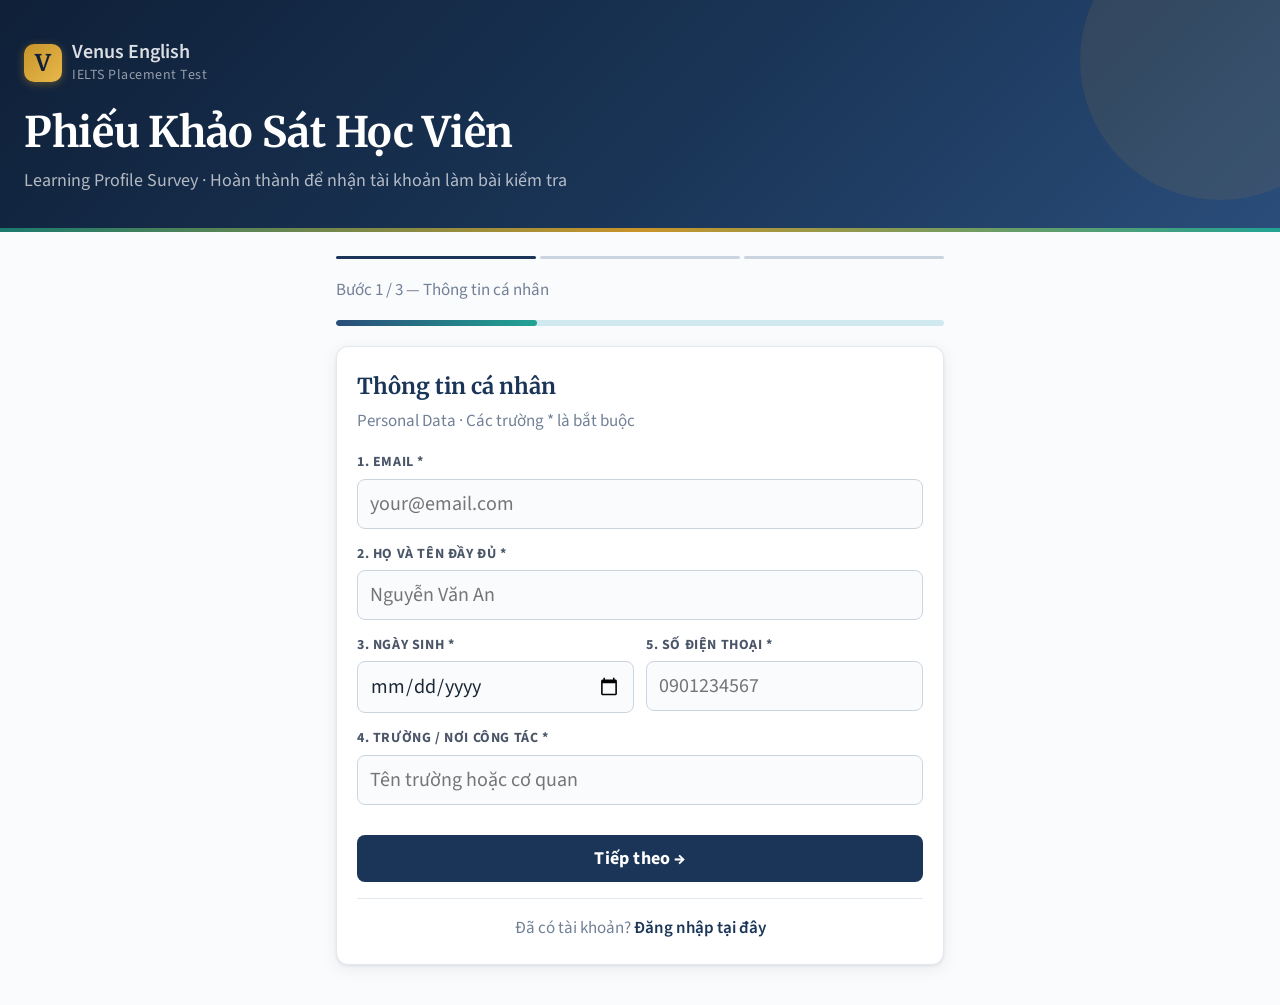
==== index.html @ 4e018e95 "Add files via upload" ====
<!DOCTYPE html>
<html lang="vi">
<head>
<meta charset="UTF-8">
<meta name="viewport" content="width=device-width,initial-scale=1">
<title>Khảo Sát Học Viên — Venus English</title>
<link rel="preconnect" href="https://fonts.googleapis.com">
<link href="https://fonts.googleapis.com/css2?family=Merriweather:ital,wght@0,400;0,700;1,400&family=Source+Sans+3:wght@300;400;600;700&display=swap" rel="stylesheet">
<style>
/* ═══════════════════════════════════════
   VENUS ENGLISH PLACEMENT TEST
   IELTS Professional Design System
   ═══════════════════════════════════════ */
@import url('https://fonts.googleapis.com/css2?family=Merriweather:ital,wght@0,400;0,700;1,400&family=Source+Sans+3:wght@300;400;600;700&display=swap');

:root {
  --navy:      #1a3557;
  --navy-dk:   #0f2038;
  --navy-md:   #2a4d7a;
  --teal:      #1a7a6e;
  --teal-lt:   #22a394;
  --gold:      #c8942a;
  --gold-lt:   #e8b84b;
  --sky:       #e8f4f8;
  --sky-dk:    #d0e8f0;
  --white:     #ffffff;
  --cream:     #fafbfc;
  --text:      #1a2535;
  --text-md:   #4a5568;
  --text-lt:   #718096;
  --border:    #e2e8f0;
  --border-md: #cbd5e0;
  --green:     #2d7a4f;
  --green-lt:  #e6f7ee;
  --red:       #c53030;
  --red-lt:    #fff5f5;
  --amber:     #b7791f;
  --amber-lt:  #fffbeb;
  --r:         12px;
  --r-sm:      8px;
  --r-lg:      16px;
  --sh:        0 1px 3px rgba(0,0,0,.08), 0 4px 16px rgba(26,53,87,.08);
  --sh-md:     0 4px 24px rgba(26,53,87,.14);
  --sh-lg:     0 8px 40px rgba(26,53,87,.18);
}

*, *::before, *::after { box-sizing:border-box; margin:0; padding:0; }
html { scroll-behavior:smooth; }

body {
  font-family: 'Source Sans 3', system-ui, sans-serif;
  background: var(--cream);
  color: var(--text);
  min-height: 100vh;
  line-height: 1.6;
  -webkit-font-smoothing: antialiased;
}

/* ── HERO ── */
.hero {
  background: linear-gradient(135deg, var(--navy-dk) 0%, var(--navy) 55%, var(--navy-md) 100%);
  color: var(--white);
  padding: 40px 24px 36px;
  position: relative;
  overflow: hidden;
}
.hero::before {
  content: '';
  position: absolute;
  top: -80px; right: -80px;
  width: 280px; height: 280px;
  border-radius: 50%;
  background: rgba(200,148,42,.1);
  pointer-events: none;
}
.hero::after {
  content: '';
  position: absolute;
  bottom: 0; left: 0; right: 0;
  height: 4px;
  background: linear-gradient(90deg, var(--teal), var(--gold), var(--teal-lt));
}
.hero-logo {
  display: flex; align-items: center; gap: 10px;
  margin-bottom: 20px;
  position: relative;
}
.hero-logo-mark {
  width: 38px; height: 38px;
  background: linear-gradient(135deg, var(--gold), var(--gold-lt));
  border-radius: 10px;
  display: flex; align-items: center; justify-content: center;
  font-size: 23px; font-weight: 700;
  color: var(--navy-dk);
  font-family: 'Merriweather', serif;
  flex-shrink: 0;
  box-shadow: 0 2px 8px rgba(200,148,42,.4);
}
.hero-logo-text { font-size: 20px; font-weight: 600; color: rgba(255,255,255,.85); line-height: 1.2; }
.hero-logo-sub  { font-size: 14px; color: rgba(255,255,255,.55); letter-spacing: .5px; }
.hero h1 {
  font-family: 'Merriweather', serif;
  font-size: clamp(29px, 5vw, 42px);
  font-weight: 700;
  line-height: 1.25;
  position: relative;
  letter-spacing: -.3px;
}
.hero p { margin-top: 8px; font-size: 18px; color: rgba(255,255,255,.68); position: relative; }

/* ── NAV ── */
.nav {
  background: var(--white);
  border-bottom: 1px solid var(--border);
  padding: 12px 20px;
  display: flex; align-items: center; justify-content: space-between;
  position: sticky; top: 0; z-index: 100;
  box-shadow: 0 1px 4px rgba(0,0,0,.06);
}
.nav-brand {
  display: flex; align-items: center; gap: 8px;
  font-family: 'Merriweather', serif;
  font-size: 21px; font-weight: 700; color: var(--navy);
}
.nav-brand-dot {
  width: 8px; height: 8px; border-radius: 50%;
  background: var(--gold);
}
.nav-r { display: flex; align-items: center; gap: 8px; }
.nav-user { font-size: 17px; color: var(--text-md); max-width: 140px; overflow: hidden; text-overflow: ellipsis; white-space: nowrap; }

/* ── LAYOUT ── */
.wrap     { max-width: 640px; margin: 0 auto; padding: 24px 16px; }
.wrap-lg  { max-width: 960px; margin: 0 auto; padding: 24px 16px; }

/* ── CARDS ── */
.card {
  background: var(--white);
  border-radius: var(--r);
  padding: 22px 20px;
  box-shadow: var(--sh);
  margin-bottom: 16px;
  border: 1px solid var(--border);
}
.card-title {
  font-family: 'Merriweather', serif;
  font-size: 22px; font-weight: 700;
  color: var(--navy);
  margin-bottom: 4px;
}
.card-sub { font-size: 17px; color: var(--text-lt); margin-bottom: 16px; }

/* ── SECTION HEADER (colored bar) ── */
.sec-head {
  display: flex; align-items: center; gap: 10px;
  padding: 12px 16px;
  border-radius: var(--r-sm);
  margin-bottom: 14px;
  font-weight: 700; font-size: 20px;
}
.sec-head.vg      { background:#e8f0fb; color:#1a3b7a; }
.sec-head.writing { background:#e6f7ee; color:#1a5c35; }
.sec-head.listen  { background:#e8f4f8; color:#0f4c6b; }
.sec-head.speak   { background:#f3e8fb; color:#4a1a7a; }

/* ── FORM FIELDS ── */
.field { margin-bottom: 14px; }
.field label {
  display: block;
  font-size: 14px; font-weight: 700;
  letter-spacing: .6px; text-transform: uppercase;
  color: var(--text-md);
  margin-bottom: 5px;
}
.field input, .field select, .field textarea {
  width: 100%;
  padding: 10px 12px;
  border: 1.5px solid var(--border-md);
  border-radius: var(--r-sm);
  font-family: 'Source Sans 3', sans-serif;
  font-size: 20px; color: var(--text);
  background: var(--cream);
  transition: border-color .15s, box-shadow .15s;
  outline: none;
  -webkit-appearance: none;
}
.field input:focus, .field select:focus, .field textarea:focus {
  border-color: var(--navy-md);
  box-shadow: 0 0 0 3px rgba(26,53,87,.1);
  background: var(--white);
}
.field textarea { resize: vertical; min-height: 150px; }
.field-row { display: grid; grid-template-columns: 1fr 1fr; gap: 12px; }
@media(max-width:480px){ .field-row { grid-template-columns: 1fr; } }

/* ── PILLS (single select) ── */
.pills { display: flex; flex-wrap: wrap; gap: 7px; }
.pill {
  padding: 7px 14px;
  border: 1.5px solid var(--border-md);
  border-radius: 20px;
  cursor: pointer; font-size: 17px; font-weight: 500;
  transition: all .15s; user-select: none; color: var(--text-md);
}
.pill:hover { border-color: var(--navy-md); color: var(--navy); }
.pill.on { background: var(--navy); color: var(--white); border-color: var(--navy); }

/* ── CHECKS (multi select) ── */
.checks { display: flex; flex-wrap: wrap; gap: 7px; }
.chk {
  padding: 7px 14px;
  border: 1.5px solid var(--border-md);
  border-radius: var(--r-sm);
  cursor: pointer; font-size: 17px; font-weight: 500;
  transition: all .15s; user-select: none; color: var(--text-md);
}
.chk:hover { border-color: var(--teal); }
.chk.on { background: rgba(26,122,110,.08); border-color: var(--teal); color: var(--teal); }

/* ── BUTTONS ── */
.btn {
  display: inline-flex; align-items: center; justify-content: center; gap: 6px;
  padding: 11px 22px;
  border-radius: var(--r-sm);
  font-family: 'Source Sans 3', sans-serif;
  font-size: 18px; font-weight: 700;
  cursor: pointer; border: none;
  transition: all .15s; text-decoration: none;
  letter-spacing: .2px;
}
.btn-primary   { background: var(--navy); color: var(--white); }
.btn-primary:hover { background: var(--navy-dk); box-shadow: var(--sh-md); transform: translateY(-1px); }
.btn-primary:disabled { opacity: .45; cursor: not-allowed; transform: none; box-shadow: none; }
.btn-teal      { background: var(--teal); color: var(--white); }
.btn-teal:hover { background: var(--teal-lt); }
.btn-gold      { background: var(--gold); color: var(--white); }
.btn-gold:hover { background: #a87820; }
.btn-outline   { background: transparent; color: var(--navy); border: 1.5px solid var(--navy-md); }
.btn-outline:hover { background: var(--sky); }
.btn-ghost     { background: transparent; color: var(--text-md); border: 1.5px solid var(--border-md); }
.btn-ghost:hover { border-color: var(--navy-md); color: var(--navy); }
.btn-full      { width: 100%; }
.btn-sm        { padding: 7px 14px; font-size: 17px; }

/* ── PROGRESS BAR ── */
.prog-wrap { width: 100%; height: 6px; background: var(--sky-dk); border-radius: 3px; margin-bottom: 20px; overflow: hidden; }
.prog-fill { height: 100%; background: linear-gradient(90deg, var(--navy-md), var(--teal-lt)); border-radius: 3px; transition: width .4s ease; }

/* ── STEP INDICATOR ── */
.step-row { display: flex; gap: 4px; margin-bottom: 18px; }
.step-dot { flex: 1; height: 3px; border-radius: 2px; background: var(--border-md); }
.step-dot.done  { background: var(--teal); }
.step-dot.active{ background: var(--navy); }

/* ── ALERTS ── */
.alert {
  padding: 11px 14px;
  border-radius: var(--r-sm);
  font-size: 18px;
  display: none;
  align-items: flex-start;
  gap: 8px;
  margin-bottom: 12px;
  line-height: 1.5;
}
.alert.show, .alert[style*="display:flex"], .alert[style*="display: flex"] { display: flex; }
.al-info    { background: var(--sky); color: #0f4c6b; border-left: 3px solid #4a9bc4; }
.al-success { background: var(--green-lt); color: var(--green); border-left: 3px solid var(--green); }
.al-warn    { background: var(--amber-lt); color: var(--amber); border-left: 3px solid var(--gold); }
.al-error   { background: var(--red-lt); color: var(--red); border-left: 3px solid var(--red); display:block; font-size:17px; padding:9px 12px; border-radius:var(--r-sm); margin-bottom:10px; }
.al-error[style*="none"],.al-error:empty { display:none!important; }

/* ── QUESTION BLOCKS ── */
.qblock {
  background: var(--white);
  border: 1.5px solid var(--border);
  border-radius: var(--r-sm);
  padding: 14px 16px;
  margin-bottom: 10px;
  transition: border-color .15s;
}
.qblock:hover { border-color: var(--navy-md); }
.qblock.answered { border-color: var(--teal); border-left-width: 3px; }
.q-num { font-size: 13px; font-weight: 700; color: var(--teal); letter-spacing: 1px; text-transform: uppercase; margin-bottom: 6px; }
.q-text { font-size: 18px; line-height: 1.55; margin-bottom: 10px; color: var(--text); }
.q-opts { display: flex; flex-direction: column; gap: 6px; }
.q-opt {
  display: flex; align-items: center; gap: 8px;
  padding: 8px 12px;
  border: 1.5px solid var(--border);
  border-radius: var(--r-sm);
  cursor: pointer; font-size: 17px;
  transition: all .12s; color: var(--text-md);
}
.q-opt:hover { background: var(--sky); border-color: var(--navy-md); color: var(--navy); }
.q-opt.on { background: var(--sky); border-color: var(--navy); color: var(--navy); font-weight: 600; }
.q-opt input[type=radio] { accent-color: var(--navy); width: 15px; height: 15px; flex-shrink: 0; }

/* ── DASHBOARD TEST CARDS ── */
.test-grid { display: grid; grid-template-columns: 1fr 1fr; gap: 12px; }
@media(max-width:420px){ .test-grid { grid-template-columns: 1fr; } }

.tcard {
  border-radius: var(--r);
  padding: 18px 16px;
  position: relative; overflow: hidden;
  border: 2px solid transparent;
  transition: all .2s;
}
.tcard-icon { font-size: 31px; margin-bottom: 8px; }
.tcard-name { font-family: 'Merriweather', serif; font-size: 17px; font-weight: 700; color: var(--navy); margin-bottom: 3px; }
.tcard-info { font-size: 14px; color: var(--text-lt); }
.tcard-badge { position: absolute; top: 10px; right: 10px; font-size: 12px; font-weight: 700; padding: 3px 7px; border-radius: 20px; text-transform: uppercase; letter-spacing: .5px; }

.tcard.avail { background: var(--white); border-color: var(--border); box-shadow: var(--sh); cursor: pointer; }
.tcard.avail:hover { border-color: var(--navy-md); box-shadow: var(--sh-md); transform: translateY(-2px); }
.tcard.done  { background: var(--green-lt); border-color: #a3d9be; cursor: default; }
.tcard.done .tcard-name { color: var(--green); }
.tcard.locked { background: var(--cream); opacity: .55; cursor: not-allowed; }

.badge-done { background: #a3d9be; color: var(--green); }
.badge-new  { background: #fde68a; color: #78350f; }

/* ── DEADLINE BAR ── */
.dl-bar {
  background: linear-gradient(90deg, var(--navy-dk), var(--navy));
  color: var(--white);
  border-radius: var(--r-sm);
  padding: 14px 16px;
  display: flex; justify-content: space-between; align-items: center;
  margin-bottom: 18px;
  box-shadow: var(--sh);
}
.dl-label { font-size: 14px; opacity: .7; margin-bottom: 2px; letter-spacing: .5px; text-transform: uppercase; }
.dl-date  { font-family: 'Merriweather', serif; font-size: 21px; font-weight: 700; }
.dl-pill  { background: rgba(255,255,255,.15); border-radius: 20px; padding: 4px 12px; font-size: 17px; font-weight: 600; }
.dl-pill.urgent { background: rgba(220,38,38,.35); }

/* ── AUDIO PLAYER ── */
.audio-wrap {
  background: linear-gradient(135deg, var(--navy-dk), var(--navy-md));
  border-radius: var(--r);
  padding: 16px;
  color: var(--white);
  margin-bottom: 16px;
  box-shadow: var(--sh);
}
.audio-wrap audio { width: 100%; margin-top: 8px; height: 36px; }
.audio-label { font-size: 13px; letter-spacing: 2px; text-transform: uppercase; color: var(--gold-lt); margin-bottom: 3px; }
.audio-title { font-size: 17px; font-weight: 600; }
.audio-plays { font-size: 14px; margin-top: 4px; opacity: .7; }

/* ── WRITING TOPIC CARDS ── */
.topic-card {
  border: 1.5px solid var(--border);
  border-radius: var(--r-sm);
  padding: 13px 14px;
  margin-bottom: 8px;
  cursor: pointer; transition: all .15s;
}
.topic-card:hover { border-color: var(--navy-md); background: var(--sky); }
.topic-card.on    { border-color: var(--navy); background: var(--sky); border-left: 3px solid var(--navy); }
.topic-card h4    { font-size: 17px; font-weight: 700; color: var(--navy); margin-bottom: 4px; }
.topic-card p     { font-size: 16px; color: var(--text-lt); line-height: 1.5; }

/* ── RECORDING ── */
.rec-area {
  border: 2px dashed var(--border-md);
  border-radius: var(--r);
  padding: 26px;
  text-align: center;
  background: var(--cream);
  transition: all .3s;
}
.rec-area.live {
  border-color: #e53e3e;
  background: #fff5f5;
  animation: rpulse 1.5s infinite;
}
@keyframes rpulse {
  0%,100% { box-shadow: 0 0 0 0 rgba(229,62,62,.25); }
  50%      { box-shadow: 0 0 0 10px rgba(229,62,62,0); }
}
.rec-icon  { font-size: 52px; margin-bottom: 8px; }
.rec-timer { font-family: 'Merriweather', serif; font-size: 36px; font-weight: 700; color: var(--navy); }

/* ── TEACHER TABLE ── */
.tbl { width: 100%; border-collapse: collapse; font-size: 17px; }
.tbl th { background: var(--navy); color: var(--white); padding: 9px 12px; text-align: left; font-size: 14px; font-weight: 700; text-transform: uppercase; letter-spacing: .5px; white-space: nowrap; }
.tbl td { padding: 9px 12px; border-bottom: 1px solid var(--border); vertical-align: middle; }
.tbl tr:hover td { background: var(--sky); }
.tbl tr:last-child td { border-bottom: none; }

.chip { display: inline-flex; align-items: center; padding: 2px 8px; border-radius: 20px; font-size: 14px; font-weight: 600; white-space: nowrap; }
.chip-done  { background: var(--green-lt); color: var(--green); }
.chip-none  { background: var(--sky-dk); color: var(--text-lt); }
.chip-warn  { background: var(--amber-lt); color: var(--amber); }
.chip-navy  { background: var(--navy); color: var(--white); }

/* ── STAT CARD ── */
.stat-card { background: var(--white); border-radius: var(--r-sm); padding: 16px; text-align: center; box-shadow: var(--sh); border: 1px solid var(--border); }
.stat-num  { font-family: 'Merriweather', serif; font-size: 34px; font-weight: 700; line-height: 1; }
.stat-lbl  { font-size: 14px; color: var(--text-lt); margin-top: 4px; text-transform: uppercase; letter-spacing: .5px; }

/* ── LOADING OVERLAY ── */
#ov { position: fixed; inset: 0; background: rgba(250,251,252,.9); backdrop-filter: blur(3px); display: none; flex-direction: column; align-items: center; justify-content: center; z-index: 999; gap: 12px; }
.spinner { width: 32px; height: 32px; border: 3px solid var(--border-md); border-top-color: var(--navy); border-radius: 50%; animation: spin .7s linear infinite; }
@keyframes spin { to { transform: rotate(360deg); } }
#ovMsg { font-size: 18px; color: var(--text-md); }

/* ── MISC ── */
.divider { border: none; border-top: 1px solid var(--border); margin: 16px 0; }
.mt-16 { margin-top: 16px; }
.mt-20 { margin-top: 20px; }
.txt-center { text-align: center; }
.txt-sm { font-size: 17px; color: var(--text-lt); }
.word-count { font-size: 16px; color: var(--text-lt); text-align: right; margin-top: 4px; }
.link { color: var(--navy); font-weight: 600; text-decoration: none; }
.link:hover { color: var(--teal); text-decoration: underline; }

/* ── SUCCESS PAGE ── */
.success-wrap { min-height: 100vh; display: flex; align-items: center; justify-content: center; padding: 24px; }
.success-box { max-width: 440px; width: 100%; text-align: center; }
.success-icon-wrap { width: 80px; height: 80px; border-radius: 50%; background: var(--green-lt); display: flex; align-items: center; justify-content: center; margin: 0 auto 20px; font-size: 47px; }
.success-box h1 { font-family: 'Merriweather', serif; font-size: 29px; color: var(--navy); margin-bottom: 8px; }
.success-box p  { font-size: 18px; color: var(--text-md); line-height: 1.6; margin-bottom: 20px; }

/* ── ESSAY BOX ── */
.essay-box { background: var(--cream); border: 1px solid var(--border); border-radius: var(--r-sm); padding: 14px; font-size: 18px; line-height: 1.75; white-space: pre-wrap; max-height: 260px; overflow-y: auto; color: var(--text); }

/* ── WRONG ANSWER TABLE ── */
.wa-tbl { width: 100%; border-collapse: collapse; font-size: 16px; }
.wa-tbl th { padding: 6px 10px; background: var(--sky-dk); font-size: 13px; text-transform: uppercase; letter-spacing: .5px; text-align: left; }
.wa-tbl td { padding: 6px 10px; border-bottom: 1px solid var(--border); }
.wa-tbl .ok { color: var(--green); font-weight: 700; }
.wa-tbl .no { color: var(--red); font-weight: 700; }

/* ── GRADE ROW ── */
.grade-row { display: flex; gap: 10px; flex-wrap: wrap; align-items: flex-end; margin-top: 12px; }
.grade-row .field { margin: 0; }

/* ── AI RESULT ── */
.ai-box { background: var(--sky); border-left: 3px solid var(--teal); border-radius: 0 var(--r-sm) var(--r-sm) 0; padding: 14px; margin-top: 12px; font-size: 17px; display: none; }
.ai-box table { width: 100%; border-collapse: collapse; font-size: 17px; margin-top: 8px; }
.ai-box table td { padding: 5px 8px; border-bottom: 1px solid var(--sky-dk); }
.ai-box table td:first-child { font-weight: 700; width: 120px; color: var(--navy); white-space: nowrap; }

</style>
<script>
const GAS_URL = 'https://script.google.com/macros/s/AKfycbwwx6KoClB_kwvEOC4-5lQcQgh6J8n0xm1x3SI33EHxzhc5PXugKlrVsNSdUnDjZDVZ/exec';
const Session = {
  get: () => { try { return JSON.parse(sessionStorage.getItem('ve_user')||'null'); } catch(e){ return null; } },
  set: (d) => sessionStorage.setItem('ve_user', JSON.stringify(d)),
  clear: () => sessionStorage.removeItem('ve_user'),
  require: (to='login.html') => { const u=Session.get(); if(!u){location.href=to;return null;} return u; },
  tGet: () => sessionStorage.getItem('ve_teacher'),
  tSet: (p) => sessionStorage.setItem('ve_teacher', p),
  tClear: () => sessionStorage.removeItem('ve_teacher'),
  tRequire: () => { const p=sessionStorage.getItem('ve_teacher'); if(!p){location.href='teacher.html';return null;} return p; }
};
async function api(action, payload, msg) {
  payload = payload || {};
  msg = msg || 'Đang xử lý...';
  showLoading(true, msg);
  try {
    var r = await fetch(GAS_URL, {method:'POST', headers:{'Content-Type':'text/plain'}, body:JSON.stringify(Object.assign({action:action}, payload)), redirect:'follow'});
    return await r.json();
  } catch(e) { return {ok:false, error:'Lỗi kết nối: '+e.message}; }
  finally { showLoading(false); }
}
function showLoading(on, msg) {
  var el = document.getElementById('ov'); if(!el) return;
  document.getElementById('ovMsg').textContent = msg || 'Đang xử lý...';
  el.style.display = on ? 'flex' : 'none';
}
function showErr(id, msg) { var el=document.getElementById(id); if(!el) return; el.textContent=msg; el.style.display='block'; }
function hideErr(id) { var el=document.getElementById(id); if(el) el.style.display='none'; }
</script>
</head>
<body>
<div id="ov" style="display:none"><div class="spinner"></div><p id="ovMsg">Đang xử lý...</p></div>

<div class="hero">
  <div class="hero-logo">
    <div class="hero-logo-mark">V</div>
    <div><div class="hero-logo-text">Venus English</div><div class="hero-logo-sub">IELTS Placement Test</div></div>
  </div>
  <h1>Phiếu Khảo Sát Học Viên</h1>
  <p>Learning Profile Survey · Hoàn thành để nhận tài khoản làm bài kiểm tra</p>
</div>

<div class="wrap">
  <div class="step-row" id="stepDots">
    <div class="step-dot active" id="sd1"></div>
    <div class="step-dot" id="sd2"></div>
    <div class="step-dot" id="sd3"></div>
  </div>
  <p class="txt-sm" id="stepLbl" style="margin-bottom:16px">Bước 1 / 3 — Thông tin cá nhân</p>
  <div class="prog-wrap"><div class="prog-fill" id="prog" style="width:33%"></div></div>

  <!-- STEP 1: Personal Data -->
  <div id="s1">
    <div class="card">
      <div class="card-title">Thông tin cá nhân</div>
      <div class="card-sub">Personal Data · Các trường * là bắt buộc</div>
      <div class="field"><label>1. Email *</label><input type="email" id="q_email" placeholder="your@email.com"></div>
      <div class="field"><label>2. Họ và tên đầy đủ *</label><input type="text" id="q_name" placeholder="Nguyễn Văn An"></div>
      <div class="field-row">
        <div class="field"><label>3. Ngày sinh *</label><input type="date" id="q_dob"></div>
        <div class="field"><label>5. Số điện thoại *</label><input type="tel" id="q_phone" placeholder="0901234567"></div>
      </div>
      <div class="field"><label>4. Trường / Nơi công tác *</label><input type="text" id="q_school" placeholder="Tên trường hoặc cơ quan"></div>
      <div id="e1" class="al-error" style="display:none"></div>
      <button class="btn btn-primary btn-full mt-16" onclick="next1()">Tiếp theo →</button>
      <div class="divider"></div>
      <p class="txt-sm txt-center">Đã có tài khoản? <a href="login.html" class="link">Đăng nhập tại đây</a></p>
    </div>
  </div>

  <!-- STEP 2: English Background -->
  <div id="s2" style="display:none">
    <div class="card">
      <div class="card-title">Nền tảng tiếng Anh</div>
      <div class="card-sub">English Background · Câu 6–13</div>

      <div class="field">
        <label>6. Bạn từng học tiếng Anh trước đây chưa? *</label>
        <div class="pills" id="q6">
          <div class="pill" data-v="Yes">Rồi (Yes)</div>
          <div class="pill" data-v="No">Chưa (No)</div>
        </div>
      </div>
      <div class="field">
        <label>7. Bạn học tiếng Anh ở đâu? (chọn tất cả phù hợp)</label>
        <div class="checks" id="q7">
          <div class="chk" data-v="School">Trường học</div>
          <div class="chk" data-v="Tutor">Gia sư</div>
          <div class="chk" data-v="Center">Trung tâm</div>
          <div class="chk" data-v="Self">Tự học</div>
          <div class="chk chk-all" data-v="all7" onclick="selectAll('q7',this)">✓ Tất cả</div>
        </div>
      </div>
      <div class="field">
        <label>8. Bạn đã học tiếng Anh được bao lâu? *</label>
        <div class="pills" id="q8">
          <div class="pill" data-v="<1 năm">Dưới 1 năm</div>
          <div class="pill" data-v="1-2 năm">1–2 năm</div>
          <div class="pill" data-v="3-5 năm">3–5 năm</div>
          <div class="pill" data-v=">5 năm">Trên 5 năm</div>
        </div>
      </div>
      <div class="field">
        <label>9. Đọc và viết tiếng Anh có khó không? *</label>
        <div class="pills" id="q9">
          <div class="pill" data-v="always difficult">Luôn khó</div>
          <div class="pill" data-v="sometimes difficult">Đôi khi khó</div>
          <div class="pill" data-v="never difficult">Không khó</div>
        </div>
      </div>
      <div class="field">
        <label>10. Học đọc &amp; viết tiếng Anh từ đâu? * (chọn tất cả phù hợp)</label>
        <div class="checks" id="q10">
          <div class="chk" data-v="School">Trường học</div>
          <div class="chk" data-v="Family">Gia đình</div>
          <div class="chk" data-v="Tutor">Gia sư</div>
          <div class="chk" data-v="Self">Tự học</div>
          <div class="chk chk-all" data-v="all10" onclick="selectAll('q10',this)">✓ Tất cả</div>
        </div>
      </div>
      <div class="field">
        <label>11. Bạn đã viết gì bằng tiếng Anh? * (chọn tất cả)</label>
        <div class="checks" id="q11">
          <div class="chk" data-v="Emails">Email</div>
          <div class="chk" data-v="Stories">Truyện</div>
          <div class="chk" data-v="Lists">Danh sách</div>
          <div class="chk" data-v="Notes">Ghi chú</div>
          <div class="chk" data-v="Essays">Bài luận</div>
          <div class="chk" data-v="None">Chưa từng</div>
        </div>
      </div>
      <div class="field">
        <label>12. Chứng chỉ tiếng Anh đã có? * (chọn tất cả)</label>
        <div class="checks" id="q12">
          <div class="chk" data-v="Starters">Starters</div>
          <div class="chk" data-v="Movers">Movers</div>
          <div class="chk" data-v="Flyers">Flyers</div>
          <div class="chk" data-v="KET">KET / A2</div>
          <div class="chk" data-v="PET">PET / B1</div>
          <div class="chk" data-v="FCE">FCE / B2</div>
          <div class="chk" data-v="IELTS">IELTS</div>
          <div class="chk" data-v="TOEIC">TOEIC</div>
          <div class="chk" data-v="None">Chưa có</div>
        </div>
      </div>
      <div class="field">
        <label>13. Khả năng nghe hiểu tiếng Anh của bạn? *</label>
        <div class="pills" id="q13">
          <div class="pill" data-v="always difficult">Luôn khó</div>
          <div class="pill" data-v="sometimes difficult">Đôi khi khó</div>
          <div class="pill" data-v="never difficult">Không khó</div>
        </div>
      </div>

      <div id="e2" class="al-error" style="display:none"></div>
      <div style="display:flex;gap:10px;margin-top:16px">
        <button class="btn btn-ghost" onclick="setStep(1)">← Quay lại</button>
        <button class="btn btn-primary" style="flex:1" onclick="next2()">Tiếp theo →</button>
      </div>
    </div>
  </div>

  <!-- STEP 3: Skills Assessment -->
  <div id="s3" style="display:none">
    <div class="card">
      <div class="card-title">Tự đánh giá kỹ năng</div>
      <div class="card-sub">Skills Self-Assessment · Câu 14–20</div>

      <div class="field">
        <label>14. Khả năng nói tiếng Anh? *</label>
        <div class="pills" id="q14">
          <div class="pill" data-v="always difficult">Luôn khó</div>
          <div class="pill" data-v="sometimes difficult">Đôi khi khó</div>
          <div class="pill" data-v="never difficult">Không khó</div>
        </div>
      </div>
      <div class="field">
        <label>15. Khả năng đọc tiếng Anh? *</label>
        <div class="pills" id="q15">
          <div class="pill" data-v="always difficult">Luôn khó</div>
          <div class="pill" data-v="sometimes difficult">Đôi khi khó</div>
          <div class="pill" data-v="never difficult">Không khó</div>
        </div>
      </div>
      <div class="field">
        <label>16. Khả năng viết tiếng Anh? *</label>
        <div class="pills" id="q16">
          <div class="pill" data-v="always difficult">Luôn khó</div>
          <div class="pill" data-v="sometimes difficult">Đôi khi khó</div>
          <div class="pill" data-v="never difficult">Không khó</div>
        </div>
      </div>
      <div class="field">
        <label>17. Tại sao bạn muốn học IELTS? *</label>
        <textarea id="q17" placeholder="Ví dụ: Tôi cần IELTS 6.5 để xin học bổng du học..."></textarea>
      </div>
      <div class="field">
        <label>18. Mục tiêu điểm IELTS của bạn? *</label>
        <div class="pills" id="q18">
          <div class="pill" data-v="4.0–4.5">4.0–4.5</div>
          <div class="pill" data-v="5.0–5.5">5.0–5.5</div>
          <div class="pill" data-v="6.0–6.5">6.0–6.5</div>
          <div class="pill" data-v="7.0–7.5">7.0–7.5</div>
          <div class="pill" data-v="8.0+">8.0+</div>
          <div class="pill" data-v="Chưa xác định">Chưa xác định</div>
        </div>
      </div>
      <div class="field">
        <label>19. Bạn dự định thi IELTS vào thời gian nào? *</label>
        <div class="pills" id="q19">
          <div class="pill" data-v="1-3 tháng tới">1–3 tháng tới</div>
          <div class="pill" data-v="3-6 tháng tới">3–6 tháng tới</div>
          <div class="pill" data-v="6-12 tháng tới">6–12 tháng tới</div>
          <div class="pill" data-v="Trên 1 năm">Trên 1 năm</div>
          <div class="pill" data-v="Chưa xác định">Chưa xác định</div>
        </div>
      </div>
      <div class="field">
        <label>20. Bạn có câu hỏi gì về khóa học không? *</label>
        <textarea id="q20" placeholder="Ghi câu hỏi của bạn (nếu không có, viết: Chưa có câu hỏi)"></textarea>
      </div>

      <div id="e3" class="al-error" style="display:none"></div>
      <div style="display:flex;gap:10px;margin-top:16px">
        <button class="btn btn-ghost" onclick="setStep(2)">← Quay lại</button>
        <button class="btn btn-primary" style="flex:1" onclick="submitSurvey()">Đăng ký & nhận tài khoản →</button>
      </div>
    </div>
  </div>

  <!-- SUCCESS -->
  <div id="sDone" style="display:none">
    <div class="card" style="text-align:center;padding:32px 24px">
      <div class="success-icon-wrap" style="margin-bottom:16px">🎉</div>
      <h2 style="font-family:'Merriweather',serif;color:var(--navy);font-size:20px;margin-bottom:8px">Đăng ký thành công!</h2>
      <p class="txt-sm" style="margin-bottom:4px">Tài khoản của bạn:</p>
      <div style="font-size:22px;font-weight:700;color:var(--navy);font-family:'Merriweather',serif;margin:8px 0" id="newU">—</div>
      <p class="txt-sm" id="newDl" style="margin-bottom:16px"></p>
      <div class="alert al-info show" style="text-align:left;margin-bottom:20px">📧 Email xác nhận đã được gửi. Lưu lại tên tài khoản để đăng nhập.</div>
      <a href="login.html" class="btn btn-primary btn-full">Vào trang đăng nhập →</a>
    </div>
  </div>
</div>

<script>
document.querySelectorAll('.pills').forEach(function(g) {
  g.addEventListener('click', function(e) {
    var p = e.target.closest('.pill'); if(!p) return;
    g.querySelectorAll('.pill').forEach(function(x){ x.classList.remove('on'); });
    p.classList.add('on');
  });
});
document.querySelectorAll('.checks').forEach(function(g) {
  g.addEventListener('click', function(e) {
    var p = e.target.closest('.chk'); if(!p) return;
    p.classList.toggle('on');
  });
});

function getPill(id) { var e=document.querySelector('#'+id+' .pill.on'); return e?e.dataset.v:''; }
function getChks(id) { return Array.from(document.querySelectorAll('#'+id+' .chk.on')).map(function(e){return e.dataset.v;}).join(', '); }

function setStep(n) {
  [1,2,3].forEach(function(i){ document.getElementById('s'+i).style.display=(i===n)?'block':'none'; });
  var lbls=['','Bước 1 / 3 — Thông tin cá nhân','Bước 2 / 3 — Nền tảng tiếng Anh','Bước 3 / 3 — Tự đánh giá kỹ năng'];
  document.getElementById('stepLbl').textContent = lbls[n];
  document.getElementById('prog').style.width = (n*33)+'%';
  ['sd1','sd2','sd3'].forEach(function(id,i){
    document.getElementById(id).className='step-dot'+(i<n-1?' done':i===n-1?' active':'');
  });
  window.scrollTo(0,0);
}

function next1() {
  hideErr('e1');
  var email=document.getElementById('q_email').value.trim();
  var name=document.getElementById('q_name').value.trim();
  var dob=document.getElementById('q_dob').value;
  var phone=document.getElementById('q_phone').value.trim();
  var school=document.getElementById('q_school').value.trim();
  if(!email||!name||!dob||!phone||!school){ showErr('e1','Vui lòng điền đầy đủ các trường có dấu *'); return; }
  setStep(2);
}

function next2() {
  hideErr('e2');
  // Check all required pills
  var missing = [];
  if(!getPill('q6'))  missing.push('Câu 6: Bạn đã học tiếng Anh chưa?');
  if(!getChks('q7'))  missing.push('Câu 7: Bạn học tiếng Anh ở đâu?');
  if(!getPill('q8'))  missing.push('Câu 8: Số năm học tiếng Anh?');
  if(!getPill('q9'))  missing.push('Câu 9: Kỹ năng khó nhất?');
  if(!getChks('q10')) missing.push('Câu 10: Nguồn tài liệu bạn dùng?');
  if(!getChks('q11')) missing.push('Câu 11: Loại writing đã thực hành?');
  if(!getChks('q12')) missing.push('Câu 12: Chứng chỉ đã có?');
  if(!getPill('q13')) missing.push('Câu 13: Tự đánh giá Nghe?');
  if (missing.length > 0) {
    showErr('e2', '⚠️ Vui lòng trả lời đầy đủ:\n• ' + missing.join('\n• '));
    return;
  }
  setStep(3);
}

// Chọn tất cả options trong 1 checks group
function selectAll(groupId, btn) {
  var group = document.getElementById(groupId);
  var isAllOn = btn.classList.contains('on');
  if (isAllOn) {
    // Bỏ chọn tất cả
    group.querySelectorAll('.chk:not(.chk-all)').forEach(function(c){ c.classList.remove('on'); });
    btn.classList.remove('on');
  } else {
    // Chọn tất cả
    group.querySelectorAll('.chk:not(.chk-all)').forEach(function(c){ c.classList.add('on'); });
    btn.classList.add('on');
  }
}

async function submitSurvey() {
  hideErr('e3');
  var q14=getPill('q14'), q15=getPill('q15'), q16=getPill('q16');
  var q17=document.getElementById('q17').value.trim();
  var q18=getPill('q18');
  var q19=getPill('q19');
  var q20=document.getElementById('q20').value.trim();

  // Validate ALL required fields in step 3
  var missing = [];
  if(!q14) missing.push('Câu 14: Tự đánh giá kỹ năng Nói');
  if(!q15) missing.push('Câu 15: Tự đánh giá kỹ năng Đọc');
  if(!q16) missing.push('Câu 16: Tự đánh giá kỹ năng Viết');
  if(!q17) missing.push('Câu 17: Lý do học IELTS');
  if(!q18) missing.push('Câu 18: Mục tiêu band điểm');
  if(!q19) missing.push('Câu 19: Thời gian dự định thi');
  if(!q20) missing.push('Câu 20: Câu hỏi (ghi "Chưa có" nếu không có)');
  if (missing.length > 0) {
    showErr('e3', '⚠️ Vui lòng trả lời đầy đủ:\n• ' + missing.join('\n• '));
    return;
  }

  var dobRaw = document.getElementById('q_dob').value;
  var parts = dobRaw.split('-');
  var dob = parts[2]+'/'+parts[1]+'/'+parts[0];

  var res = await api('register', {
    email: document.getElementById('q_email').value.trim(),
    fullName: document.getElementById('q_name').value.trim(),
    dob: dob,
    phone: document.getElementById('q_phone').value.trim(),
    school: document.getElementById('q_school').value.trim(),
    studiedBefore: getPill('q6'), whereStudied: getChks('q7'),
    yearsLearning: getPill('q8'), rwDifficulty: getPill('q9'), rwSource: getChks('q10'),
    writingTypes: getChks('q11'), certificates: getChks('q12'),
    listeningAbility: getPill('q13'), speakingAbility: q14,
    readingAbility: q15, writingAbility: q16,
    whyIELTS: q17, targetBand: q18, examDate: q19, courseQuestions: q20
  }, 'Đang tạo tài khoản...');

  if(!res.ok){ showErr('e3', res.error); return; }

  [1,2,3].forEach(function(i){ document.getElementById('s'+i).style.display='none'; });
  document.getElementById('sDone').style.display='block';
  document.getElementById('newU').textContent = res.username;
  document.getElementById('newDl').textContent = 'Hạn nộp bài: '+res.deadline;
  document.getElementById('prog').style.width = '100%';
  Session.set({username:res.username, fullName:document.getElementById('q_name').value.trim(),
    deadline:res.deadline, vgDone:false, writingDone:false, listeningDone:false, speakingDone:false});
}
</script>
</body>
</html>
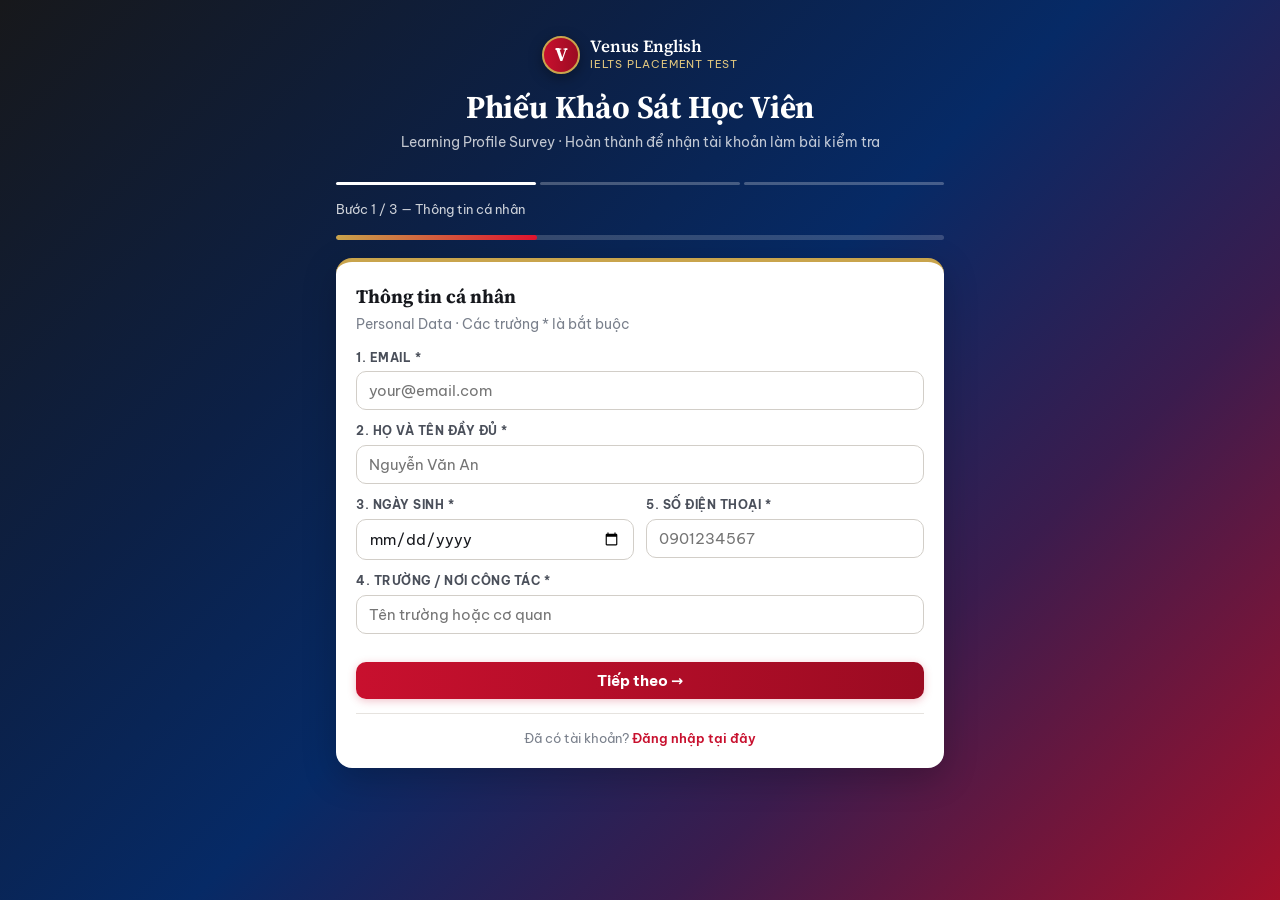
==== commit f5d315d6: "Rebuild feedback sheet export, detailed error analysis and Arsenal UI Feedback sheet (Google Doc) - " ====
--- a/index.html
+++ b/index.html
@@ -5,447 +5,9 @@
 <meta name="viewport" content="width=device-width,initial-scale=1">
 <title>Khảo Sát Học Viên — Venus English</title>
 <link rel="preconnect" href="https://fonts.googleapis.com">
-<link href="https://fonts.googleapis.com/css2?family=Merriweather:ital,wght@0,400;0,700;1,400&family=Source+Sans+3:wght@300;400;600;700&display=swap" rel="stylesheet">
-<style>
-/* ═══════════════════════════════════════
-   VENUS ENGLISH PLACEMENT TEST
-   IELTS Professional Design System
-   ═══════════════════════════════════════ */
-@import url('https://fonts.googleapis.com/css2?family=Merriweather:ital,wght@0,400;0,700;1,400&family=Source+Sans+3:wght@300;400;600;700&display=swap');
-
-:root {
-  --navy:      #1a3557;
-  --navy-dk:   #0f2038;
-  --navy-md:   #2a4d7a;
-  --teal:      #1a7a6e;
-  --teal-lt:   #22a394;
-  --gold:      #c8942a;
-  --gold-lt:   #e8b84b;
-  --sky:       #e8f4f8;
-  --sky-dk:    #d0e8f0;
-  --white:     #ffffff;
-  --cream:     #fafbfc;
-  --text:      #1a2535;
-  --text-md:   #4a5568;
-  --text-lt:   #718096;
-  --border:    #e2e8f0;
-  --border-md: #cbd5e0;
-  --green:     #2d7a4f;
-  --green-lt:  #e6f7ee;
-  --red:       #c53030;
-  --red-lt:    #fff5f5;
-  --amber:     #b7791f;
-  --amber-lt:  #fffbeb;
-  --r:         12px;
-  --r-sm:      8px;
-  --r-lg:      16px;
-  --sh:        0 1px 3px rgba(0,0,0,.08), 0 4px 16px rgba(26,53,87,.08);
-  --sh-md:     0 4px 24px rgba(26,53,87,.14);
-  --sh-lg:     0 8px 40px rgba(26,53,87,.18);
-}
-
-*, *::before, *::after { box-sizing:border-box; margin:0; padding:0; }
-html { scroll-behavior:smooth; }
-
-body {
-  font-family: 'Source Sans 3', system-ui, sans-serif;
-  background: var(--cream);
-  color: var(--text);
-  min-height: 100vh;
-  line-height: 1.6;
-  -webkit-font-smoothing: antialiased;
-}
-
-/* ── HERO ── */
-.hero {
-  background: linear-gradient(135deg, var(--navy-dk) 0%, var(--navy) 55%, var(--navy-md) 100%);
-  color: var(--white);
-  padding: 40px 24px 36px;
-  position: relative;
-  overflow: hidden;
-}
-.hero::before {
-  content: '';
-  position: absolute;
-  top: -80px; right: -80px;
-  width: 280px; height: 280px;
-  border-radius: 50%;
-  background: rgba(200,148,42,.1);
-  pointer-events: none;
-}
-.hero::after {
-  content: '';
-  position: absolute;
-  bottom: 0; left: 0; right: 0;
-  height: 4px;
-  background: linear-gradient(90deg, var(--teal), var(--gold), var(--teal-lt));
-}
-.hero-logo {
-  display: flex; align-items: center; gap: 10px;
-  margin-bottom: 20px;
-  position: relative;
-}
-.hero-logo-mark {
-  width: 38px; height: 38px;
-  background: linear-gradient(135deg, var(--gold), var(--gold-lt));
-  border-radius: 10px;
-  display: flex; align-items: center; justify-content: center;
-  font-size: 23px; font-weight: 700;
-  color: var(--navy-dk);
-  font-family: 'Merriweather', serif;
-  flex-shrink: 0;
-  box-shadow: 0 2px 8px rgba(200,148,42,.4);
-}
-.hero-logo-text { font-size: 20px; font-weight: 600; color: rgba(255,255,255,.85); line-height: 1.2; }
-.hero-logo-sub  { font-size: 14px; color: rgba(255,255,255,.55); letter-spacing: .5px; }
-.hero h1 {
-  font-family: 'Merriweather', serif;
-  font-size: clamp(29px, 5vw, 42px);
-  font-weight: 700;
-  line-height: 1.25;
-  position: relative;
-  letter-spacing: -.3px;
-}
-.hero p { margin-top: 8px; font-size: 18px; color: rgba(255,255,255,.68); position: relative; }
-
-/* ── NAV ── */
-.nav {
-  background: var(--white);
-  border-bottom: 1px solid var(--border);
-  padding: 12px 20px;
-  display: flex; align-items: center; justify-content: space-between;
-  position: sticky; top: 0; z-index: 100;
-  box-shadow: 0 1px 4px rgba(0,0,0,.06);
-}
-.nav-brand {
-  display: flex; align-items: center; gap: 8px;
-  font-family: 'Merriweather', serif;
-  font-size: 21px; font-weight: 700; color: var(--navy);
-}
-.nav-brand-dot {
-  width: 8px; height: 8px; border-radius: 50%;
-  background: var(--gold);
-}
-.nav-r { display: flex; align-items: center; gap: 8px; }
-.nav-user { font-size: 17px; color: var(--text-md); max-width: 140px; overflow: hidden; text-overflow: ellipsis; white-space: nowrap; }
-
-/* ── LAYOUT ── */
-.wrap     { max-width: 640px; margin: 0 auto; padding: 24px 16px; }
-.wrap-lg  { max-width: 960px; margin: 0 auto; padding: 24px 16px; }
-
-/* ── CARDS ── */
-.card {
-  background: var(--white);
-  border-radius: var(--r);
-  padding: 22px 20px;
-  box-shadow: var(--sh);
-  margin-bottom: 16px;
-  border: 1px solid var(--border);
-}
-.card-title {
-  font-family: 'Merriweather', serif;
-  font-size: 22px; font-weight: 700;
-  color: var(--navy);
-  margin-bottom: 4px;
-}
-.card-sub { font-size: 17px; color: var(--text-lt); margin-bottom: 16px; }
-
-/* ── SECTION HEADER (colored bar) ── */
-.sec-head {
-  display: flex; align-items: center; gap: 10px;
-  padding: 12px 16px;
-  border-radius: var(--r-sm);
-  margin-bottom: 14px;
-  font-weight: 700; font-size: 20px;
-}
-.sec-head.vg      { background:#e8f0fb; color:#1a3b7a; }
-.sec-head.writing { background:#e6f7ee; color:#1a5c35; }
-.sec-head.listen  { background:#e8f4f8; color:#0f4c6b; }
-.sec-head.speak   { background:#f3e8fb; color:#4a1a7a; }
-
-/* ── FORM FIELDS ── */
-.field { margin-bottom: 14px; }
-.field label {
-  display: block;
-  font-size: 14px; font-weight: 700;
-  letter-spacing: .6px; text-transform: uppercase;
-  color: var(--text-md);
-  margin-bottom: 5px;
-}
-.field input, .field select, .field textarea {
-  width: 100%;
-  padding: 10px 12px;
-  border: 1.5px solid var(--border-md);
-  border-radius: var(--r-sm);
-  font-family: 'Source Sans 3', sans-serif;
-  font-size: 20px; color: var(--text);
-  background: var(--cream);
-  transition: border-color .15s, box-shadow .15s;
-  outline: none;
-  -webkit-appearance: none;
-}
-.field input:focus, .field select:focus, .field textarea:focus {
-  border-color: var(--navy-md);
-  box-shadow: 0 0 0 3px rgba(26,53,87,.1);
-  background: var(--white);
-}
-.field textarea { resize: vertical; min-height: 150px; }
-.field-row { display: grid; grid-template-columns: 1fr 1fr; gap: 12px; }
-@media(max-width:480px){ .field-row { grid-template-columns: 1fr; } }
-
-/* ── PILLS (single select) ── */
-.pills { display: flex; flex-wrap: wrap; gap: 7px; }
-.pill {
-  padding: 7px 14px;
-  border: 1.5px solid var(--border-md);
-  border-radius: 20px;
-  cursor: pointer; font-size: 17px; font-weight: 500;
-  transition: all .15s; user-select: none; color: var(--text-md);
-}
-.pill:hover { border-color: var(--navy-md); color: var(--navy); }
-.pill.on { background: var(--navy); color: var(--white); border-color: var(--navy); }
-
-/* ── CHECKS (multi select) ── */
-.checks { display: flex; flex-wrap: wrap; gap: 7px; }
-.chk {
-  padding: 7px 14px;
-  border: 1.5px solid var(--border-md);
-  border-radius: var(--r-sm);
-  cursor: pointer; font-size: 17px; font-weight: 500;
-  transition: all .15s; user-select: none; color: var(--text-md);
-}
-.chk:hover { border-color: var(--teal); }
-.chk.on { background: rgba(26,122,110,.08); border-color: var(--teal); color: var(--teal); }
-
-/* ── BUTTONS ── */
-.btn {
-  display: inline-flex; align-items: center; justify-content: center; gap: 6px;
-  padding: 11px 22px;
-  border-radius: var(--r-sm);
-  font-family: 'Source Sans 3', sans-serif;
-  font-size: 18px; font-weight: 700;
-  cursor: pointer; border: none;
-  transition: all .15s; text-decoration: none;
-  letter-spacing: .2px;
-}
-.btn-primary   { background: var(--navy); color: var(--white); }
-.btn-primary:hover { background: var(--navy-dk); box-shadow: var(--sh-md); transform: translateY(-1px); }
-.btn-primary:disabled { opacity: .45; cursor: not-allowed; transform: none; box-shadow: none; }
-.btn-teal      { background: var(--teal); color: var(--white); }
-.btn-teal:hover { background: var(--teal-lt); }
-.btn-gold      { background: var(--gold); color: var(--white); }
-.btn-gold:hover { background: #a87820; }
-.btn-outline   { background: transparent; color: var(--navy); border: 1.5px solid var(--navy-md); }
-.btn-outline:hover { background: var(--sky); }
-.btn-ghost     { background: transparent; color: var(--text-md); border: 1.5px solid var(--border-md); }
-.btn-ghost:hover { border-color: var(--navy-md); color: var(--navy); }
-.btn-full      { width: 100%; }
-.btn-sm        { padding: 7px 14px; font-size: 17px; }
-
-/* ── PROGRESS BAR ── */
-.prog-wrap { width: 100%; height: 6px; background: var(--sky-dk); border-radius: 3px; margin-bottom: 20px; overflow: hidden; }
-.prog-fill { height: 100%; background: linear-gradient(90deg, var(--navy-md), var(--teal-lt)); border-radius: 3px; transition: width .4s ease; }
-
-/* ── STEP INDICATOR ── */
-.step-row { display: flex; gap: 4px; margin-bottom: 18px; }
-.step-dot { flex: 1; height: 3px; border-radius: 2px; background: var(--border-md); }
-.step-dot.done  { background: var(--teal); }
-.step-dot.active{ background: var(--navy); }
-
-/* ── ALERTS ── */
-.alert {
-  padding: 11px 14px;
-  border-radius: var(--r-sm);
-  font-size: 18px;
-  display: none;
-  align-items: flex-start;
-  gap: 8px;
-  margin-bottom: 12px;
-  line-height: 1.5;
-}
-.alert.show, .alert[style*="display:flex"], .alert[style*="display: flex"] { display: flex; }
-.al-info    { background: var(--sky); color: #0f4c6b; border-left: 3px solid #4a9bc4; }
-.al-success { background: var(--green-lt); color: var(--green); border-left: 3px solid var(--green); }
-.al-warn    { background: var(--amber-lt); color: var(--amber); border-left: 3px solid var(--gold); }
-.al-error   { background: var(--red-lt); color: var(--red); border-left: 3px solid var(--red); display:block; font-size:17px; padding:9px 12px; border-radius:var(--r-sm); margin-bottom:10px; }
-.al-error[style*="none"],.al-error:empty { display:none!important; }
-
-/* ── QUESTION BLOCKS ── */
-.qblock {
-  background: var(--white);
-  border: 1.5px solid var(--border);
-  border-radius: var(--r-sm);
-  padding: 14px 16px;
-  margin-bottom: 10px;
-  transition: border-color .15s;
-}
-.qblock:hover { border-color: var(--navy-md); }
-.qblock.answered { border-color: var(--teal); border-left-width: 3px; }
-.q-num { font-size: 13px; font-weight: 700; color: var(--teal); letter-spacing: 1px; text-transform: uppercase; margin-bottom: 6px; }
-.q-text { font-size: 18px; line-height: 1.55; margin-bottom: 10px; color: var(--text); }
-.q-opts { display: flex; flex-direction: column; gap: 6px; }
-.q-opt {
-  display: flex; align-items: center; gap: 8px;
-  padding: 8px 12px;
-  border: 1.5px solid var(--border);
-  border-radius: var(--r-sm);
-  cursor: pointer; font-size: 17px;
-  transition: all .12s; color: var(--text-md);
-}
-.q-opt:hover { background: var(--sky); border-color: var(--navy-md); color: var(--navy); }
-.q-opt.on { background: var(--sky); border-color: var(--navy); color: var(--navy); font-weight: 600; }
-.q-opt input[type=radio] { accent-color: var(--navy); width: 15px; height: 15px; flex-shrink: 0; }
-
-/* ── DASHBOARD TEST CARDS ── */
-.test-grid { display: grid; grid-template-columns: 1fr 1fr; gap: 12px; }
-@media(max-width:420px){ .test-grid { grid-template-columns: 1fr; } }
-
-.tcard {
-  border-radius: var(--r);
-  padding: 18px 16px;
-  position: relative; overflow: hidden;
-  border: 2px solid transparent;
-  transition: all .2s;
-}
-.tcard-icon { font-size: 31px; margin-bottom: 8px; }
-.tcard-name { font-family: 'Merriweather', serif; font-size: 17px; font-weight: 700; color: var(--navy); margin-bottom: 3px; }
-.tcard-info { font-size: 14px; color: var(--text-lt); }
-.tcard-badge { position: absolute; top: 10px; right: 10px; font-size: 12px; font-weight: 700; padding: 3px 7px; border-radius: 20px; text-transform: uppercase; letter-spacing: .5px; }
-
-.tcard.avail { background: var(--white); border-color: var(--border); box-shadow: var(--sh); cursor: pointer; }
-.tcard.avail:hover { border-color: var(--navy-md); box-shadow: var(--sh-md); transform: translateY(-2px); }
-.tcard.done  { background: var(--green-lt); border-color: #a3d9be; cursor: default; }
-.tcard.done .tcard-name { color: var(--green); }
-.tcard.locked { background: var(--cream); opacity: .55; cursor: not-allowed; }
-
-.badge-done { background: #a3d9be; color: var(--green); }
-.badge-new  { background: #fde68a; color: #78350f; }
-
-/* ── DEADLINE BAR ── */
-.dl-bar {
-  background: linear-gradient(90deg, var(--navy-dk), var(--navy));
-  color: var(--white);
-  border-radius: var(--r-sm);
-  padding: 14px 16px;
-  display: flex; justify-content: space-between; align-items: center;
-  margin-bottom: 18px;
-  box-shadow: var(--sh);
-}
-.dl-label { font-size: 14px; opacity: .7; margin-bottom: 2px; letter-spacing: .5px; text-transform: uppercase; }
-.dl-date  { font-family: 'Merriweather', serif; font-size: 21px; font-weight: 700; }
-.dl-pill  { background: rgba(255,255,255,.15); border-radius: 20px; padding: 4px 12px; font-size: 17px; font-weight: 600; }
-.dl-pill.urgent { background: rgba(220,38,38,.35); }
-
-/* ── AUDIO PLAYER ── */
-.audio-wrap {
-  background: linear-gradient(135deg, var(--navy-dk), var(--navy-md));
-  border-radius: var(--r);
-  padding: 16px;
-  color: var(--white);
-  margin-bottom: 16px;
-  box-shadow: var(--sh);
-}
-.audio-wrap audio { width: 100%; margin-top: 8px; height: 36px; }
-.audio-label { font-size: 13px; letter-spacing: 2px; text-transform: uppercase; color: var(--gold-lt); margin-bottom: 3px; }
-.audio-title { font-size: 17px; font-weight: 600; }
-.audio-plays { font-size: 14px; margin-top: 4px; opacity: .7; }
-
-/* ── WRITING TOPIC CARDS ── */
-.topic-card {
-  border: 1.5px solid var(--border);
-  border-radius: var(--r-sm);
-  padding: 13px 14px;
-  margin-bottom: 8px;
-  cursor: pointer; transition: all .15s;
-}
-.topic-card:hover { border-color: var(--navy-md); background: var(--sky); }
-.topic-card.on    { border-color: var(--navy); background: var(--sky); border-left: 3px solid var(--navy); }
-.topic-card h4    { font-size: 17px; font-weight: 700; color: var(--navy); margin-bottom: 4px; }
-.topic-card p     { font-size: 16px; color: var(--text-lt); line-height: 1.5; }
-
-/* ── RECORDING ── */
-.rec-area {
-  border: 2px dashed var(--border-md);
-  border-radius: var(--r);
-  padding: 26px;
-  text-align: center;
-  background: var(--cream);
-  transition: all .3s;
-}
-.rec-area.live {
-  border-color: #e53e3e;
-  background: #fff5f5;
-  animation: rpulse 1.5s infinite;
-}
-@keyframes rpulse {
-  0%,100% { box-shadow: 0 0 0 0 rgba(229,62,62,.25); }
-  50%      { box-shadow: 0 0 0 10px rgba(229,62,62,0); }
-}
-.rec-icon  { font-size: 52px; margin-bottom: 8px; }
-.rec-timer { font-family: 'Merriweather', serif; font-size: 36px; font-weight: 700; color: var(--navy); }
-
-/* ── TEACHER TABLE ── */
-.tbl { width: 100%; border-collapse: collapse; font-size: 17px; }
-.tbl th { background: var(--navy); color: var(--white); padding: 9px 12px; text-align: left; font-size: 14px; font-weight: 700; text-transform: uppercase; letter-spacing: .5px; white-space: nowrap; }
-.tbl td { padding: 9px 12px; border-bottom: 1px solid var(--border); vertical-align: middle; }
-.tbl tr:hover td { background: var(--sky); }
-.tbl tr:last-child td { border-bottom: none; }
-
-.chip { display: inline-flex; align-items: center; padding: 2px 8px; border-radius: 20px; font-size: 14px; font-weight: 600; white-space: nowrap; }
-.chip-done  { background: var(--green-lt); color: var(--green); }
-.chip-none  { background: var(--sky-dk); color: var(--text-lt); }
-.chip-warn  { background: var(--amber-lt); color: var(--amber); }
-.chip-navy  { background: var(--navy); color: var(--white); }
-
-/* ── STAT CARD ── */
-.stat-card { background: var(--white); border-radius: var(--r-sm); padding: 16px; text-align: center; box-shadow: var(--sh); border: 1px solid var(--border); }
-.stat-num  { font-family: 'Merriweather', serif; font-size: 34px; font-weight: 700; line-height: 1; }
-.stat-lbl  { font-size: 14px; color: var(--text-lt); margin-top: 4px; text-transform: uppercase; letter-spacing: .5px; }
-
-/* ── LOADING OVERLAY ── */
-#ov { position: fixed; inset: 0; background: rgba(250,251,252,.9); backdrop-filter: blur(3px); display: none; flex-direction: column; align-items: center; justify-content: center; z-index: 999; gap: 12px; }
-.spinner { width: 32px; height: 32px; border: 3px solid var(--border-md); border-top-color: var(--navy); border-radius: 50%; animation: spin .7s linear infinite; }
-@keyframes spin { to { transform: rotate(360deg); } }
-#ovMsg { font-size: 18px; color: var(--text-md); }
-
-/* ── MISC ── */
-.divider { border: none; border-top: 1px solid var(--border); margin: 16px 0; }
-.mt-16 { margin-top: 16px; }
-.mt-20 { margin-top: 20px; }
-.txt-center { text-align: center; }
-.txt-sm { font-size: 17px; color: var(--text-lt); }
-.word-count { font-size: 16px; color: var(--text-lt); text-align: right; margin-top: 4px; }
-.link { color: var(--navy); font-weight: 600; text-decoration: none; }
-.link:hover { color: var(--teal); text-decoration: underline; }
-
-/* ── SUCCESS PAGE ── */
-.success-wrap { min-height: 100vh; display: flex; align-items: center; justify-content: center; padding: 24px; }
-.success-box { max-width: 440px; width: 100%; text-align: center; }
-.success-icon-wrap { width: 80px; height: 80px; border-radius: 50%; background: var(--green-lt); display: flex; align-items: center; justify-content: center; margin: 0 auto 20px; font-size: 47px; }
-.success-box h1 { font-family: 'Merriweather', serif; font-size: 29px; color: var(--navy); margin-bottom: 8px; }
-.success-box p  { font-size: 18px; color: var(--text-md); line-height: 1.6; margin-bottom: 20px; }
-
-/* ── ESSAY BOX ── */
-.essay-box { background: var(--cream); border: 1px solid var(--border); border-radius: var(--r-sm); padding: 14px; font-size: 18px; line-height: 1.75; white-space: pre-wrap; max-height: 260px; overflow-y: auto; color: var(--text); }
-
-/* ── WRONG ANSWER TABLE ── */
-.wa-tbl { width: 100%; border-collapse: collapse; font-size: 16px; }
-.wa-tbl th { padding: 6px 10px; background: var(--sky-dk); font-size: 13px; text-transform: uppercase; letter-spacing: .5px; text-align: left; }
-.wa-tbl td { padding: 6px 10px; border-bottom: 1px solid var(--border); }
-.wa-tbl .ok { color: var(--green); font-weight: 700; }
-.wa-tbl .no { color: var(--red); font-weight: 700; }
-
-/* ── GRADE ROW ── */
-.grade-row { display: flex; gap: 10px; flex-wrap: wrap; align-items: flex-end; margin-top: 12px; }
-.grade-row .field { margin: 0; }
-
-/* ── AI RESULT ── */
-.ai-box { background: var(--sky); border-left: 3px solid var(--teal); border-radius: 0 var(--r-sm) var(--r-sm) 0; padding: 14px; margin-top: 12px; font-size: 17px; display: none; }
-.ai-box table { width: 100%; border-collapse: collapse; font-size: 17px; margin-top: 8px; }
-.ai-box table td { padding: 5px 8px; border-bottom: 1px solid var(--sky-dk); }
-.ai-box table td:first-child { font-weight: 700; width: 120px; color: var(--navy); white-space: nowrap; }
-
-</style>
+<link rel="preconnect" href="https://fonts.gstatic.com" crossorigin>
+<link href="https://fonts.googleapis.com/css2?family=Be+Vietnam+Pro:ital,wght@0,400;0,500;0,600;0,700;0,800;1,400&family=Source+Serif+4:opsz,wght@8..60,600;8..60,700&display=swap" rel="stylesheet">
+<link rel="stylesheet" href="assets/theme.css">
 <script>
 const GAS_URL = 'https://script.google.com/macros/s/AKfycbwwx6KoClB_kwvEOC4-5lQcQgh6J8n0xm1x3SI33EHxzhc5PXugKlrVsNSdUnDjZDVZ/exec';
 const Session = {
@@ -490,6 +52,7 @@
 </div>
 
 <div class="wrap">
+  <div class="stepper">
   <div class="step-row" id="stepDots">
     <div class="step-dot active" id="sd1"></div>
     <div class="step-dot" id="sd2"></div>
@@ -497,6 +60,7 @@
   </div>
   <p class="txt-sm" id="stepLbl" style="margin-bottom:16px">Bước 1 / 3 — Thông tin cá nhân</p>
   <div class="prog-wrap"><div class="prog-fill" id="prog" style="width:33%"></div></div>
+  </div>
 
   <!-- STEP 1: Personal Data -->
   <div id="s1">
@@ -681,9 +245,9 @@
   <div id="sDone" style="display:none">
     <div class="card" style="text-align:center;padding:32px 24px">
       <div class="success-icon-wrap" style="margin-bottom:16px">🎉</div>
-      <h2 style="font-family:'Merriweather',serif;color:var(--navy);font-size:20px;margin-bottom:8px">Đăng ký thành công!</h2>
+      <h2 style="font-family:var(--serif);color:var(--ink);font-size:20px;margin-bottom:8px">Đăng ký thành công!</h2>
       <p class="txt-sm" style="margin-bottom:4px">Tài khoản của bạn:</p>
-      <div style="font-size:22px;font-weight:700;color:var(--navy);font-family:'Merriweather',serif;margin:8px 0" id="newU">—</div>
+      <div style="font-size:22px;font-weight:700;color:var(--ink);font-family:var(--serif);margin:8px 0" id="newU">—</div>
       <p class="txt-sm" id="newDl" style="margin-bottom:16px"></p>
       <div class="alert al-info show" style="text-align:left;margin-bottom:20px">📧 Email xác nhận đã được gửi. Lưu lại tên tài khoản để đăng nhập.</div>
       <a href="login.html" class="btn btn-primary btn-full">Vào trang đăng nhập →</a>
--- a/assets/theme.css
+++ b/assets/theme.css
@@ -0,0 +1,458 @@
+/* ═══════════════════════════════════════════════════════
+   VENUS ENGLISH — PLACEMENT TEST
+   Shared design system · Arsenal palette
+   Night → Navy → Red gradient · Red #C8102E · Navy #063672 · Gold #C9A44C
+   Every page links this file; page-specific rules stay inline.
+   ═══════════════════════════════════════════════════════ */
+
+:root {
+  /* Brand (Arsenal) */
+  --brand:     #C8102E;
+  --brand-dk:  #9B0B22;
+  --brand-md:  #E0142F;
+  --brand-grad: linear-gradient(90deg, #C8102E 0%, #9B0B22 100%);
+  --ink:       #063672;   /* Arsenal navy — headings, secondary actions */
+  --ink-lt:    #1E4E8C;
+  --gold:      #C9A44C;
+  --gold-lt:   #E2C77E;
+
+  /* Page backdrop — the Arsenal night gradient */
+  --backdrop: linear-gradient(135deg, #17181B 0%, #0C2046 30%, #062A66 50%, #3B1C4E 72%, #A3102A 100%);
+  --nav-bg:   linear-gradient(90deg, #121317 0%, #0A2352 50%, #5E1233 100%);
+
+  /* Surfaces */
+  --tint:      #FCF0F2;   /* hover / selected background */
+  --tint-dk:   #F4DCDC;
+  --white:     #FFFFFF;
+  --cream:     #F6F5F3;   /* page background */
+  --cream-dark:#ECEAE6;
+
+  /* Text */
+  --text:      #16181D;
+  --text-md:   #4A4F5A;
+  --text-lt:   #7A808C;
+
+  /* Lines */
+  --border:    #E6E3DF;
+  --border-md: #D2CEC8;
+
+  /* Status */
+  --green:     #1E7B45;
+  --green-lt:  #E8F5EC;
+  --red:       #B42318;
+  --red-lt:    #FEF1F0;
+  --amber:     #A15C07;
+  --amber-lt:  #FFF7E6;
+
+  /* Shape */
+  --r:    16px;
+  --r-sm: 10px;
+  --r-lg: 20px;
+  --sh:    0 1px 2px rgba(16,24,40,.06), 0 2px 10px rgba(16,24,40,.05);
+  --sh-md: 0 6px 20px rgba(16,24,40,.10);
+  --sh-lg: 0 12px 36px rgba(16,24,40,.16);
+
+  --font: 'Be Vietnam Pro', system-ui, -apple-system, 'Segoe UI', Roboto, sans-serif;
+  --serif: 'Source Serif 4', Georgia, 'Times New Roman', serif;
+}
+
+*, *::before, *::after { box-sizing: border-box; margin: 0; padding: 0; }
+html { scroll-behavior: smooth; -webkit-text-size-adjust: 100%; }
+
+body {
+  font-family: var(--font);
+  font-size: 15px;
+  line-height: 1.55;
+  background: #0C2046;
+  color: var(--text);
+  min-height: 100vh;
+  -webkit-font-smoothing: antialiased;
+  overflow-x: hidden;
+}
+/* Fixed backdrop via pseudo-element: background-attachment:fixed is ignored on iOS */
+body::before { content: ''; position: fixed; inset: 0; z-index: -1; background: var(--backdrop); }
+/* Focus pages (tests): calm light surface under the dark nav */
+body.light { background: var(--cream); }
+body.light::before { display: none; }
+img, video, audio { max-width: 100%; }
+code { font-family: ui-monospace, 'SFMono-Regular', Menlo, monospace; font-size: .9em; }
+
+/* ── HERO (sits on the backdrop) ── */
+.hero { color: var(--white); padding: 36px 16px 8px; text-align: center; position: relative; }
+.hero > * { max-width: 560px; margin-left: auto; margin-right: auto; }
+.hero-logo { display: inline-flex; align-items: center; gap: 10px; margin-bottom: 14px; text-align: left; }
+.hero-logo-mark {
+  width: 38px; height: 38px; flex-shrink: 0;
+  background: var(--brand-grad); color: var(--white);
+  border: 2px solid var(--gold);
+  border-radius: 50%;
+  display: flex; align-items: center; justify-content: center;
+  font-family: var(--serif); font-size: 19px; font-weight: 700;
+  box-shadow: 0 4px 14px rgba(0,0,0,.35);
+}
+.hero-logo-text { font-family: var(--serif); font-size: 17px; font-weight: 600; color: var(--white); line-height: 1.15; }
+.hero-logo-sub  { font-size: 11px; color: var(--gold-lt); letter-spacing: .8px; text-transform: uppercase; }
+.hero h1 { font-family: var(--serif); font-size: clamp(24px, 5vw, 32px); font-weight: 700; line-height: 1.2; letter-spacing: -.2px; }
+.hero p  { margin-top: 6px; font-size: 14px; color: rgba(255,255,255,.75); }
+
+/* ── NAV (dark glass bar on every page) ── */
+.nav {
+  background: var(--nav-bg);
+  border-bottom: 2px solid var(--gold);
+  padding: 9px 16px;
+  display: flex; align-items: center; justify-content: space-between; gap: 8px; flex-wrap: wrap;
+  position: sticky; top: 0; z-index: 100;
+  box-shadow: 0 2px 12px rgba(0,0,0,.25);
+  color: var(--white);
+}
+.nav-brand { display: flex; align-items: center; gap: 8px; font-family: var(--serif); font-size: 16px; font-weight: 700; color: var(--white); min-width: 0; }
+.nav-brand span { overflow: hidden; text-overflow: ellipsis; white-space: nowrap; }
+.nav-brand-dot { width: 9px; height: 9px; border-radius: 50%; background: var(--brand-md); box-shadow: 0 0 0 3px rgba(201,164,76,.55); flex-shrink: 0; }
+.nav-r { display: flex; align-items: center; gap: 8px; flex-wrap: wrap; }
+.nav-user, .nav .txt-sm { font-size: 13px; color: rgba(255,255,255,.78); }
+.nav-user { max-width: 140px; overflow: hidden; text-overflow: ellipsis; white-space: nowrap; }
+.nav .btn-ghost { background: rgba(255,255,255,.08); color: var(--white); border-color: rgba(255,255,255,.3); }
+.nav .btn-ghost:hover { background: rgba(255,255,255,.16); border-color: var(--white); color: var(--white); }
+.nav .btn-outline { background: transparent; color: var(--white); border-color: rgba(255,255,255,.55); }
+.nav .btn-outline:hover { background: rgba(255,255,255,.12); }
+
+/* ── LAYOUT ── */
+.wrap    { max-width: 640px; margin: 0 auto; padding: 20px 16px; }
+.wrap-lg { max-width: 980px; margin: 0 auto; padding: 20px 16px; }
+
+/* ── CARDS ── */
+.card {
+  background: var(--white);
+  border-radius: var(--r);
+  padding: 20px;
+  box-shadow: 0 10px 34px rgba(0,0,0,.22);
+  margin-bottom: 14px;
+  border-top: 4px solid var(--gold);
+}
+body.light .card { box-shadow: var(--sh); border: 1px solid var(--border); border-top: 4px solid var(--gold); }
+.card-title { font-family: var(--serif); font-size: 19px; font-weight: 700; color: var(--text); margin-bottom: 2px; }
+.card-sub   { font-size: 13.5px; color: var(--text-lt); margin-bottom: 14px; }
+
+/* ── SECTION HEADER ── */
+.sec-head {
+  display: flex; align-items: center; gap: 8px;
+  padding: 9px 12px;
+  border-radius: var(--r-sm);
+  margin-bottom: 12px;
+  font-weight: 700; font-size: 15px;
+  border-left: 4px solid currentColor;
+}
+.sec-head.vg      { background: #FCEDED; color: var(--brand-dk); }
+.sec-head.writing { background: #EEF2F9; color: var(--ink); }
+.sec-head.listen  { background: #F6F1E6; color: #6E5A2C; }
+.sec-head.speak   { background: #F1F1F3; color: #2E3440; }
+
+/* ── FORM FIELDS ── */
+.field { margin-bottom: 12px; }
+.field label {
+  display: block;
+  font-size: 11.5px; font-weight: 700;
+  letter-spacing: .5px; text-transform: uppercase;
+  color: var(--text-md);
+  margin-bottom: 5px;
+}
+.field input, .field select, .field textarea {
+  width: 100%;
+  padding: 9px 12px;
+  border: 1.5px solid var(--border-md);
+  border-radius: var(--r-sm);
+  font-family: var(--font);
+  font-size: 15px; color: var(--text);
+  background: var(--white);
+  transition: border-color .15s, box-shadow .15s;
+  outline: none;
+  -webkit-appearance: none;
+}
+.field input:focus, .field select:focus, .field textarea:focus {
+  border-color: var(--brand);
+  box-shadow: 0 0 0 3px rgba(200,16,46,.12);
+}
+.field textarea { resize: vertical; min-height: 140px; line-height: 1.6; }
+.field-row { display: grid; grid-template-columns: 1fr 1fr; gap: 12px; }
+@media (max-width: 480px) { .field-row { grid-template-columns: 1fr; } }
+
+/* ── PILLS (single select) ── */
+.pills { display: flex; flex-wrap: wrap; gap: 6px; }
+.pill {
+  padding: 6px 13px;
+  border: 1.5px solid var(--border-md);
+  border-radius: 20px;
+  cursor: pointer; font-size: 14px; font-weight: 500;
+  transition: all .15s; user-select: none; color: var(--text-md); background: var(--white);
+}
+.pill:hover { border-color: var(--brand); color: var(--brand); }
+.pill.on { background: var(--brand); color: var(--white); border-color: var(--brand); }
+
+/* ── CHECKS (multi select) ── */
+.checks { display: flex; flex-wrap: wrap; gap: 6px; }
+.chk {
+  padding: 6px 13px;
+  border: 1.5px solid var(--border-md);
+  border-radius: var(--r-sm);
+  cursor: pointer; font-size: 14px; font-weight: 500;
+  transition: all .15s; user-select: none; color: var(--text-md); background: var(--white);
+}
+.chk:hover { border-color: var(--ink); }
+.chk.on { background: rgba(6,54,114,.07); border-color: var(--ink); color: var(--ink); }
+
+/* ── BUTTONS ── */
+.btn {
+  display: inline-flex; align-items: center; justify-content: center; gap: 6px;
+  padding: 10px 18px;
+  border-radius: var(--r-sm);
+  font-family: var(--font);
+  font-size: 14.5px; font-weight: 700;
+  cursor: pointer; border: none;
+  transition: background .15s, box-shadow .15s, transform .15s, color .15s, border-color .15s;
+  text-decoration: none; line-height: 1.2;
+}
+.btn-primary { background: var(--brand-grad); color: var(--white); box-shadow: 0 2px 8px rgba(200,16,46,.25); }
+.btn-primary:hover { filter: brightness(1.08); box-shadow: 0 6px 16px rgba(200,16,46,.32); transform: translateY(-1px); }
+.btn-primary:disabled { opacity: .45; cursor: not-allowed; transform: none; box-shadow: none; }
+.btn-teal { background: var(--ink); color: var(--white); }
+.btn-teal:hover { background: var(--ink-lt); }
+.btn-gold { background: linear-gradient(90deg, #D4B25C, #B08A36); color: #2A1E05; }
+.btn-gold:hover { filter: brightness(1.06); }
+.btn-outline { background: var(--white); color: var(--brand); border: 1.5px solid var(--brand); }
+.btn-outline:hover { background: var(--tint); }
+.btn-ghost { background: #F3F2EF; color: var(--text); border: 1.5px solid #E0DDD8; }
+.btn-ghost:hover { background: #ECEAE6; border-color: var(--border-md); }
+.btn-full { width: 100%; }
+.btn-sm { padding: 6px 12px; font-size: 13px; }
+
+/* ── PROGRESS BAR ── */
+.prog-wrap { width: 100%; height: 5px; background: var(--tint-dk); border-radius: 3px; margin-bottom: 18px; overflow: hidden; }
+.prog-fill { height: 100%; background: linear-gradient(90deg, var(--brand-dk), var(--brand-md)); border-radius: 3px; transition: width .4s ease; }
+
+/* ── STEP INDICATOR ── */
+.step-row { display: flex; gap: 4px; margin-bottom: 14px; }
+.step-dot { flex: 1; height: 3px; border-radius: 2px; background: var(--border-md); }
+.step-dot.done   { background: var(--ink); }
+.step-dot.active { background: var(--brand); }
+
+/* Stepper sitting directly on the dark backdrop */
+.stepper .txt-sm { color: rgba(255,255,255,.8); }
+.stepper .step-dot { background: rgba(255,255,255,.25); }
+.stepper .step-dot.done { background: var(--gold); }
+.stepper .step-dot.active { background: var(--white); }
+.stepper .prog-wrap { background: rgba(255,255,255,.18); }
+.stepper .prog-fill { background: linear-gradient(90deg, var(--gold), var(--brand-md)); }
+/* Text placed straight on the backdrop */
+.on-dark { color: rgba(255,255,255,.82); }
+.on-dark a { color: var(--gold-lt); }
+
+/* ── ALERTS ── */
+.alert {
+  padding: 10px 13px;
+  border-radius: var(--r-sm);
+  font-size: 14px;
+  display: none;
+  align-items: flex-start;
+  gap: 8px;
+  margin-bottom: 12px;
+  line-height: 1.5;
+}
+.alert.show, .alert[style*="display:flex"], .alert[style*="display: flex"] { display: flex; }
+.al-info    { background: #EEF2F9; color: var(--ink); border-left: 3px solid var(--ink); }
+.al-success { background: var(--green-lt); color: var(--green); border-left: 3px solid var(--green); }
+.al-warn    { background: var(--amber-lt); color: var(--amber); border-left: 3px solid var(--gold); }
+.al-error   { background: var(--red-lt); color: var(--red); border-left: 3px solid var(--red); display: block; font-size: 13.5px; padding: 8px 12px; border-radius: var(--r-sm); margin-bottom: 10px; }
+.al-error[style*="none"], .al-error:empty { display: none !important; }
+
+/* ── QUESTION BLOCKS ── */
+.qblock {
+  background: var(--white);
+  border: 1.5px solid var(--border);
+  border-radius: var(--r-sm);
+  padding: 14px 16px;
+  margin-bottom: 10px;
+  transition: border-color .15s;
+}
+.qblock:hover { border-color: var(--border-md); }
+.qblock.answered { border-color: var(--ink); border-left-width: 3px; }
+.q-num  { font-size: 11.5px; font-weight: 700; color: var(--brand); letter-spacing: 1px; text-transform: uppercase; margin-bottom: 6px; }
+.q-text { font-size: 16px; line-height: 1.55; margin-bottom: 10px; color: var(--text); }
+.q-opts { display: flex; flex-direction: column; gap: 6px; }
+.q-opt {
+  display: flex; align-items: center; gap: 8px;
+  padding: 9px 12px;
+  border: 1.5px solid var(--border);
+  border-radius: var(--r-sm);
+  cursor: pointer; font-size: 14.5px;
+  transition: all .12s; color: var(--text-md);
+}
+.q-opt:hover { background: var(--tint); border-color: var(--brand); color: var(--text); }
+.q-opt.on { background: var(--tint); border-color: var(--brand); color: var(--brand-dk); font-weight: 600; }
+.q-opt input[type=radio] { accent-color: var(--brand); width: 16px; height: 16px; flex-shrink: 0; }
+
+/* ── DASHBOARD TEST CARDS ── */
+.test-grid { display: grid; grid-template-columns: 1fr 1fr; gap: 10px; }
+@media (max-width: 420px) { .test-grid { grid-template-columns: 1fr; } }
+.tcard {
+  border-radius: var(--r);
+  padding: 16px 14px;
+  position: relative; overflow: hidden;
+  border: 1.5px solid transparent;
+  transition: all .2s;
+}
+.tcard-icon  { font-size: 26px; margin-bottom: 6px; }
+.tcard-name  { font-size: 15px; font-weight: 700; color: var(--ink); margin-bottom: 2px; }
+.tcard-info  { font-size: 12.5px; color: var(--text-lt); }
+.tcard-badge { position: absolute; top: 10px; right: 10px; font-size: 10.5px; font-weight: 700; padding: 3px 7px; border-radius: 20px; text-transform: uppercase; letter-spacing: .5px; }
+.tcard.avail { background: var(--white); border-color: var(--border); box-shadow: var(--sh); cursor: pointer; }
+.tcard.avail::before { content: ''; position: absolute; left: 0; top: 0; bottom: 0; width: 4px; background: var(--brand); }
+.tcard.avail:hover { border-color: var(--brand); box-shadow: var(--sh-md); transform: translateY(-2px); }
+.tcard.done  { background: var(--green-lt); border-color: #A9D8BA; cursor: default; }
+.tcard.done .tcard-name { color: var(--green); }
+.tcard.locked { background: var(--cream); opacity: .55; cursor: not-allowed; }
+.badge-done { background: #A9D8BA; color: var(--green); }
+.badge-new  { background: var(--brand); color: var(--white); }
+
+/* ── DEADLINE BAR ── */
+.dl-bar {
+  background: linear-gradient(90deg, var(--ink), var(--ink-lt));
+  color: var(--white);
+  border-radius: var(--r);
+  padding: 12px 16px;
+  display: flex; justify-content: space-between; align-items: center; gap: 10px;
+  margin-bottom: 16px;
+  box-shadow: var(--sh);
+}
+.dl-label { font-size: 11px; opacity: .75; margin-bottom: 2px; letter-spacing: .6px; text-transform: uppercase; }
+.dl-date  { font-size: 18px; font-weight: 800; }
+.dl-pill  { background: rgba(255,255,255,.16); border-radius: 20px; padding: 4px 11px; font-size: 13px; font-weight: 600; white-space: nowrap; }
+.dl-pill.urgent { background: var(--brand); }
+
+/* ── AUDIO PLAYER ── */
+.audio-wrap {
+  background: linear-gradient(135deg, var(--ink), var(--ink-lt));
+  border-radius: var(--r);
+  padding: 14px 16px;
+  color: var(--white);
+  margin-bottom: 14px;
+  box-shadow: var(--sh);
+}
+.audio-wrap audio { width: 100%; margin-top: 8px; height: 36px; }
+.audio-label { font-size: 11px; letter-spacing: 1.5px; text-transform: uppercase; color: var(--gold-lt); margin-bottom: 2px; }
+.audio-title { font-size: 14.5px; font-weight: 600; }
+.audio-plays { font-size: 12.5px; margin-top: 4px; opacity: .75; }
+
+/* ── WRITING TOPIC CARDS ── */
+.topic-card {
+  border: 1.5px solid var(--border);
+  border-radius: var(--r-sm);
+  padding: 12px 14px;
+  margin-bottom: 8px;
+  cursor: pointer; transition: all .15s; background: var(--white);
+}
+.topic-card:hover { border-color: var(--brand); background: var(--tint); }
+.topic-card.on    { border-color: var(--brand); background: var(--tint); border-left: 4px solid var(--brand); }
+.topic-card h4    { font-size: 14.5px; font-weight: 700; color: var(--ink); margin-bottom: 3px; }
+.topic-card p     { font-size: 13.5px; color: var(--text-md); line-height: 1.5; }
+
+/* ── RECORDING ── */
+.rec-area {
+  border: 2px dashed var(--border-md);
+  border-radius: var(--r);
+  padding: 22px;
+  text-align: center;
+  background: var(--white);
+  transition: all .3s;
+}
+.rec-area.live { border-color: var(--brand); background: var(--tint); animation: rpulse 1.5s infinite; }
+@keyframes rpulse {
+  0%, 100% { box-shadow: 0 0 0 0 rgba(200,16,46,.25); }
+  50%      { box-shadow: 0 0 0 10px rgba(200,16,46,0); }
+}
+.rec-icon  { font-size: 40px; margin-bottom: 6px; }
+.rec-timer { font-size: 30px; font-weight: 800; color: var(--ink); font-variant-numeric: tabular-nums; }
+
+/* ── TABLES ── */
+.tbl { width: 100%; border-collapse: collapse; font-size: 13.5px; }
+.tbl th { background: var(--ink); color: var(--white); padding: 8px 10px; text-align: left; font-size: 11px; font-weight: 700; text-transform: uppercase; letter-spacing: .5px; white-space: nowrap; }
+.tbl td { padding: 8px 10px; border-bottom: 1px solid var(--border); vertical-align: middle; }
+.tbl tr:hover td { background: var(--tint); }
+.tbl tr:last-child td { border-bottom: none; }
+
+.chip { display: inline-flex; align-items: center; padding: 2px 8px; border-radius: 20px; font-size: 12px; font-weight: 600; white-space: nowrap; }
+.chip-done { background: var(--green-lt); color: var(--green); }
+.chip-none { background: var(--cream-dark); color: var(--text-lt); }
+.chip-warn { background: var(--amber-lt); color: var(--amber); }
+.chip-navy { background: var(--ink); color: var(--white); }
+.chip-red  { background: var(--red-lt); color: var(--red); }
+
+/* ── STAT CARD ── */
+.stat-card { background: var(--white); border-radius: var(--r-sm); padding: 12px 10px; text-align: center; box-shadow: var(--sh); border: 1px solid var(--border); border-top: 3px solid var(--brand); }
+.stat-num  { font-size: 24px; font-weight: 800; line-height: 1.1; color: var(--ink); font-variant-numeric: tabular-nums; }
+.stat-lbl  { font-size: 11px; color: var(--text-lt); margin-top: 4px; text-transform: uppercase; letter-spacing: .5px; }
+
+/* ── LOADING OVERLAY ── */
+#ov { position: fixed; inset: 0; background: rgba(246,245,243,.92); backdrop-filter: blur(3px); display: none; flex-direction: column; align-items: center; justify-content: center; z-index: 999; gap: 12px; padding: 16px; text-align: center; }
+.spinner { width: 30px; height: 30px; border: 3px solid var(--tint-dk); border-top-color: var(--brand); border-radius: 50%; animation: spin .7s linear infinite; }
+@keyframes spin { to { transform: rotate(360deg); } }
+#ovMsg { font-size: 14px; color: var(--text-md); }
+
+/* ── TABS ── */
+.tab-bar { background: var(--white); border-bottom: 1px solid var(--border); padding: 0 12px; display: flex; gap: 2px; overflow-x: auto; }
+.tab-btn { padding: 10px 14px; border: none; background: transparent; cursor: pointer; font-size: 13.5px; font-weight: 600; color: var(--text-md); border-bottom: 3px solid transparent; font-family: var(--font); transition: all .15s; white-space: nowrap; }
+.tab-btn.active { color: var(--brand); border-bottom-color: var(--brand); }
+.tab-btn:hover  { color: var(--brand); }
+
+/* ── MISC ── */
+.divider { border: none; border-top: 1px solid var(--border); margin: 14px 0; }
+.mt-16 { margin-top: 16px; }
+.mt-20 { margin-top: 20px; }
+.txt-center { text-align: center; }
+.txt-sm { font-size: 13px; color: var(--text-lt); }
+.word-count { font-size: 12.5px; color: var(--text-lt); text-align: right; margin-top: 4px; }
+.link { color: var(--brand); font-weight: 600; text-decoration: none; }
+.link:hover { color: var(--brand-dk); text-decoration: underline; }
+.scroll-x { overflow-x: auto; -webkit-overflow-scrolling: touch; }
+
+/* ── SUCCESS PAGE ── */
+.success-wrap { min-height: 100vh; display: flex; align-items: center; justify-content: center; padding: 20px 16px; }
+.success-box { max-width: 440px; width: 100%; text-align: center; }
+.success-icon-wrap { width: 72px; height: 72px; border-radius: 50%; background: var(--green-lt); display: flex; align-items: center; justify-content: center; margin: 0 auto 16px; font-size: 38px; }
+.success-box h1 { font-family: var(--serif); font-size: 24px; font-weight: 700; color: var(--text); margin-bottom: 6px; }
+.success-box p  { font-size: 14.5px; color: var(--text-md); line-height: 1.6; margin-bottom: 18px; }
+
+/* ── ESSAY BOX ── */
+.essay-box { background: var(--cream); border: 1px solid var(--border); border-radius: var(--r-sm); padding: 12px 14px; font-size: 14.5px; line-height: 1.7; white-space: pre-wrap; max-height: 280px; overflow-y: auto; color: var(--text); }
+
+/* ── ANSWER TABLE ── */
+.wa-tbl { width: 100%; border-collapse: collapse; font-size: 13.5px; }
+.wa-tbl th { padding: 6px 10px; background: var(--cream-dark); font-size: 11px; text-transform: uppercase; letter-spacing: .5px; text-align: left; color: var(--text-md); }
+.wa-tbl td { padding: 6px 10px; border-bottom: 1px solid var(--border); vertical-align: top; }
+.wa-tbl .ok { color: var(--green); font-weight: 700; }
+.wa-tbl .no { color: var(--red); font-weight: 700; }
+
+/* ── GRADE ROW ── */
+.grade-row { display: flex; gap: 10px; flex-wrap: wrap; align-items: flex-end; margin-top: 12px; }
+.grade-row .field { margin: 0; }
+
+/* ── AI RESULT ── */
+.ai-box { background: #F4F6FA; border-left: 3px solid var(--ink); border-radius: 0 var(--r-sm) var(--r-sm) 0; padding: 12px 14px; margin-top: 12px; font-size: 13.5px; display: none; }
+.ai-box table { width: 100%; border-collapse: collapse; font-size: 13.5px; margin-top: 8px; }
+.ai-box table td { padding: 5px 8px; border-bottom: 1px solid var(--border); }
+.ai-box table td:first-child { font-weight: 700; width: 120px; color: var(--ink); white-space: nowrap; }
+
+/* ── MOBILE ── */
+@media (max-width: 600px) {
+  body { font-size: 14.5px; }
+  .card { padding: 15px 14px; border-radius: 10px; }
+  .wrap, .wrap-lg { padding: 14px 12px; }
+  /* 16px stops iOS Safari from zooming into focused inputs (incl. inline-styled ones) */
+  input:not([type=radio]):not([type=checkbox]), select, textarea { font-size: 16px !important; }
+  .hero { padding: 26px 16px 4px; }
+  .hero-logo { margin-bottom: 10px; }
+  .nav { padding: 8px 12px; }
+  .btn { padding: 10px 14px; }
+  .btn-sm { padding: 6px 10px; font-size: 12.5px; }
+  .dl-date { font-size: 16px; }
+  .tbl, .wa-tbl { font-size: 13px; }
+}
